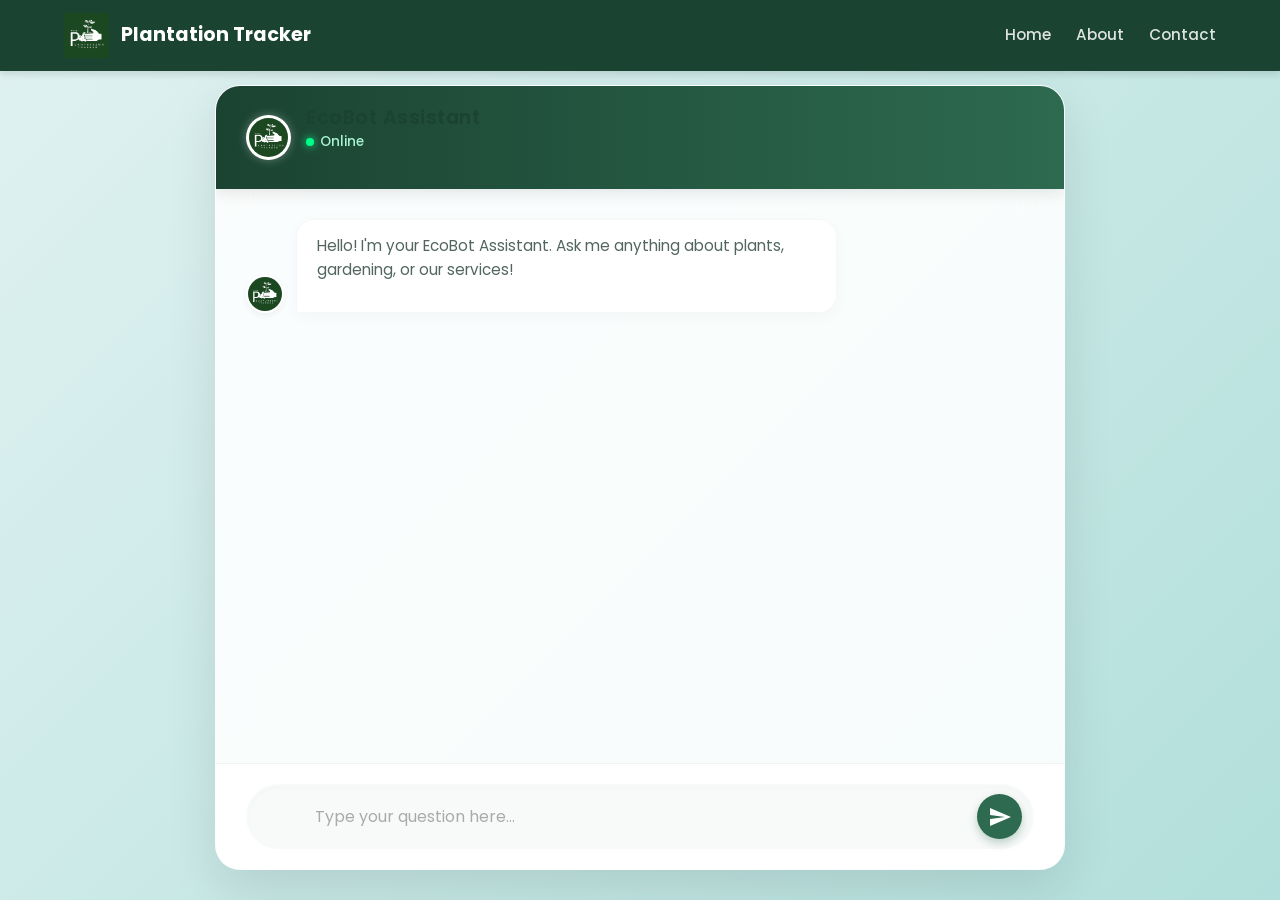
==== chatbot.html @ 95e5f32d "start" ====
<!DOCTYPE html>
<html lang="en">

<head>
    <meta charset="UTF-8">
    <meta name="viewport" content="width=device-width, initial-scale=1.0">
    <title>Plant Assistant | Plantation Tracker</title>
    <link href="https://fonts.googleapis.com/css2?family=Poppins:wght@300;400;500;600&display=swap" rel="stylesheet">
    <link href="https://fonts.googleapis.com/icon?family=Material+Icons" rel="stylesheet">
    <link rel="stylesheet" href="css/style.css">
    <link rel="stylesheet" href="css/chatbot.css">
</head>

<body>
    <nav class="navbar">
        <div class="logo-container">
            <img src="assets/logo.png" alt="Logo" class="logo-img">
            <span>Plantation Tracker</span>
        </div>
        <div class="nav-links">
            <a href="index.html">Home</a>
            <a href="index.html#ABOUT">About</a>
            <a href="contact.html">Contact</a>
        </div>
    </nav>

    <div class="chat-wrapper">
        <header class="chat-header">
            <div class="bot-info">
                <img src="assets/logo.png" alt="Bot Avatar" class="bot-avatar">
                <div>
                    <h2>EcoBot Assistant</h2>
                    <p class="status"><span class="dot"></span> Online</p>
                </div>
            </div>
            <!-- <button class="btn btn-outline btn-sm">Clear Chat</button> -->
        </header>

        <div class="chat-container">
            <div class="chat-box ai-message">
                <img src="assets/logo.png" alt="Bot" class="avatar">
                <div class="message-content">
                    <p>Hello! I'm your EcoBot Assistant. Ask me anything about plants, gardening, or our services!</p>
                </div>
            </div>
            <!-- Messages will be injected here via JS -->
        </div>

        <div class="input-area">
            <div class="input-wrapper">
                <button class="icon-btn" id="image-upload" title="Upload Image (Coming Soon)">
                    <span class="material-icons">add_photo_alternate</span>
                </button>
                <input type="text" id="prompt" placeholder="Type your question here...">
                <button class="send-btn" id="submit">
                    <span class="material-icons">send</span>
                </button>
            </div>
        </div>
    </div>

    <script src="js/main.js"></script>
    <script src="js/chatbot.js"></script>
</body>

</html>
---- css/style.css ----
:root {
    /* Color Palette - Nature Inspired */
    --primary-color: #2d6a4f;
    /* Deep Green */
    --primary-dark: #1b4332;
    /* Darker Green */
    --primary-light: #40916c;
    /* Lighter Green */
    --accent-color: #d8f3dc;
    /* Pale Green Accent */
    --highlight-color: #ffb703;
    /* Warm Yellow/Orange */
    --text-dark: #081c15;
    /* Very Dark Green/Black for text */
    --text-light: #f1fcf5;
    /* Off-white for text on dark backgrounds */
    --bg-light: #f8faf9;
    /* Light background */
    --white: #ffffff;
    --glass-bg: rgba(255, 255, 255, 0.1);
    --glass-border: rgba(255, 255, 255, 0.2);

    /* Typography */
    --font-main: 'Poppins', sans-serif;
    --font-accent: 'Playfair Display', serif;
    /* For headings if desired */

    /* Spacing */
    --spacing-xs: 0.5rem;
    --spacing-sm: 1rem;
    --spacing-md: 2rem;
    --spacing-lg: 4rem;
    --spacing-xl: 8rem;

    /* Shadows */
    --shadow-sm: 0 2px 4px rgba(0, 0, 0, 0.05);
    --shadow-md: 0 4px 6px rgba(0, 0, 0, 0.1);
    --shadow-lg: 0 10px 15px rgba(0, 0, 0, 0.1);
    --shadow-glow: 0 0 20px rgba(45, 106, 79, 0.3);

    /* Transitions */
    --transition-fast: 0.2s ease;
    --transition-medium: 0.3s ease;
}

/* Global Reset & Base Styles */
* {
    margin: 0;
    padding: 0;
    box-sizing: border-box;
    font-family: var(--font-main);
}

body {
    background-color: var(--bg-light);
    color: var(--text-dark);
    line-height: 1.6;
    overflow-x: hidden;
}

a {
    text-decoration: none;
    color: inherit;
    transition: var(--transition-medium);
}

ul {
    list-style: none;
}

button {
    cursor: pointer;
    border: none;
    outline: none;
    transition: var(--transition-medium);
}

/* Typography Utilities */
h1,
h2,
h3,
h4,
h5,
h6 {
    line-height: 1.2;
    margin-bottom: var(--spacing-sm);
    color: var(--primary-dark);
}

p {
    margin-bottom: var(--spacing-sm);
    color: #52665e;
    /* Softer text color */
}

/* Common Components */

/* Buttons */
.btn {
    display: inline-block;
    padding: 12px 32px;
    border-radius: 50px;
    font-weight: 600;
    font-size: 1rem;
    letter-spacing: 0.5px;
    text-align: center;
}

.btn-primary {
    background-color: var(--highlight-color);
    color: var(--text-dark);
}

.btn-primary:hover {
    background-color: #ffca3a;
    /* Lighter yellow */
    transform: translateY(-2px);
    box-shadow: var(--shadow-md);
}

.btn-secondary {
    background-color: transparent;
    border: 2px solid var(--white);
    color: var(--white);
}

.btn-secondary:hover {
    background-color: var(--white);
    color: var(--primary-dark);
    transform: translateY(-2px);
}

.btn-outline {
    border: 2px solid var(--primary-color);
    color: var(--primary-color);
    background: transparent;
}

.btn-outline:hover {
    background-color: var(--primary-color);
    color: var(--white);
}

/* Cards */
.card-glass {
    background: rgba(255, 255, 255, 0.7);
    backdrop-filter: blur(10px);
    -webkit-backdrop-filter: blur(10px);
    border: 1px solid rgba(255, 255, 255, 0.3);
    border-radius: 20px;
    padding: var(--spacing-md);
    box-shadow: var(--shadow-lg);
}

/* Section Wrapper */
.section {
    padding: var(--spacing-lg) 5%;
    width: 100%;
}

/* Flex Utilities */
.flex-center {
    display: flex;
    justify-content: center;
    align-items: center;
}

.flex-between {
    display: flex;
    justify-content: space-between;
    align-items: center;
}

.grid-cols-3 {
    display: grid;
    grid-template-columns: repeat(auto-fit, minmax(300px, 1fr));
    gap: var(--spacing-md);
}

/* --- Global Navbar --- */
.navbar {
    display: flex;
    justify-content: space-between;
    align-items: center;
    padding: 0.8rem 5%;
    background-color: var(--primary-dark);
    color: var(--white);
    position: fixed;
    top: 0;
    width: 100%;
    z-index: 1000;
    box-shadow: var(--shadow-md);
}

.logo-container {
    display: flex;
    align-items: center;
    gap: 12px;
    font-weight: 700;
    font-size: 1.2rem;
}

.logo-img {
    height: 45px;
    width: auto;
    object-fit: contain;
}

.nav-links {
    display: flex;
    gap: 25px;
    align-items: center;
}

.nav-links a {
    font-size: 0.95rem;
    font-weight: 500;
    position: relative;
    opacity: 0.85;
    color: var(--white);
}

.nav-links a:hover,
.nav-links a.active {
    color: var(--highlight-color);
    opacity: 1;
}

.nav-links a::after {
    content: '';
    position: absolute;
    width: 0;
    height: 2px;
    bottom: -4px;
    left: 0;
    background-color: var(--highlight-color);
    transition: var(--transition-medium);
}

.nav-links a:hover::after {
    width: 100%;
}

/* Hamburger Menu Toggle */
.menu-toggle {
    display: none;
    cursor: pointer;
    font-size: 1.8rem;
    /* Slightly larger */
    color: var(--white);
    padding: 5px;
    margin-left: 15px;
    transition: var(--transition-medium);
}

.menu-toggle:hover {
    color: var(--highlight-color);
}

@media (max-width: 768px) {
    .menu-toggle {
        display: flex;
        align-items: center;
        justify-content: center;
    }

    .nav-actions {
        display: flex;
        align-items: center;
        gap: 10px;
    }

    .logo-container span {
        font-size: 1rem;
        /* Compact logo text on mobile */
    }

    .nav-links {
        position: fixed;
        right: -100%;
        top: 70px;
        flex-direction: column;
        background-color: var(--primary-dark);
        width: 100%;
        /* Full width for better experience */
        height: calc(100vh - 70px);
        text-align: center;
        transition: 0.4s cubic-bezier(0.175, 0.885, 0.32, 1.275);
        box-shadow: var(--shadow-lg);
        padding: 40px 0;
        gap: 0;
        visibility: hidden;
    }

    .nav-links.active {
        right: 0;
        visibility: visible;
    }

    .nav-links a {
        display: block;
        padding: 20px 0;
        width: 100%;
        font-size: 1.2rem;
        border-bottom: 1px solid rgba(255, 255, 255, 0.05);
    }
}

.btn-sm {
    padding: 8px 18px;
    font-size: 0.85rem;
}
---- css/chatbot.css ----
/* Chatbot Styles - Premium Update */
body {
    background: linear-gradient(135deg, #e0f2f1 0%, #b2dfdb 100%);
    height: 100vh;
    overflow: hidden;
    display: flex;
    flex-direction: column;
    font-family: 'Poppins', sans-serif;
}

.chat-wrapper {
    flex-grow: 1;
    display: flex;
    flex-direction: column;
    max-width: 850px;
    margin: 85px auto 30px;
    /* Top margin for navbar */
    width: 90%;
    background: rgba(255, 255, 255, 0.8);
    backdrop-filter: blur(20px);
    -webkit-backdrop-filter: blur(20px);
    border: 1px solid rgba(255, 255, 255, 0.5);
    border-radius: 25px;
    box-shadow: 0 20px 50px rgba(0, 0, 0, 0.1);
    overflow: hidden;
    height: calc(100vh - 130px);
    transition: transform 0.3s ease;
}

.chat-header {
    padding: 20px 30px;
    background: linear-gradient(to right, var(--primary-dark), #2d6a4f);
    color: var(--white);
    display: flex;
    justify-content: space-between;
    align-items: center;
    box-shadow: 0 4px 15px rgba(0, 0, 0, 0.1);
    z-index: 10;
}

.bot-info {
    display: flex;
    align-items: center;
    gap: 15px;
}

.bot-avatar {
    height: 45px;
    width: 45px;
    background: var(--white);
    border-radius: 50%;
    padding: 3px;
    box-shadow: 0 0 10px rgba(255, 255, 255, 0.3);
}

.bot-info h2 {
    font-size: 1.2rem;
    font-weight: 600;
    margin-bottom: 2px;
    letter-spacing: 0.5px;
}

.status {
    font-size: 0.85rem;
    color: #a7f3d0;
    display: flex;
    align-items: center;
    gap: 6px;
    font-weight: 500;
}

.dot {
    height: 8px;
    width: 8px;
    background-color: #00ff88;
    border-radius: 50%;
    display: inline-block;
    box-shadow: 0 0 8px #00ff88;
    animation: pulse 2s infinite;
}

@keyframes pulse {
    0% {
        transform: scale(0.95);
        box-shadow: 0 0 0 0 rgba(0, 255, 136, 0.7);
    }

    70% {
        transform: scale(1);
        box-shadow: 0 0 0 6px rgba(0, 255, 136, 0);
    }

    100% {
        transform: scale(0.95);
        box-shadow: 0 0 0 0 rgba(0, 255, 136, 0);
    }
}

.chat-container {
    flex-grow: 1;
    padding: 30px;
    overflow-y: auto;
    background-color: rgba(255, 255, 255, 0.4);
    display: flex;
    flex-direction: column;
    gap: 25px;
    scroll-behavior: smooth;
}

/* Custom Scrollbar */
.chat-container::-webkit-scrollbar {
    width: 6px;
}

.chat-container::-webkit-scrollbar-track {
    background: transparent;
}

.chat-container::-webkit-scrollbar-thumb {
    background-color: rgba(0, 0, 0, 0.1);
    border-radius: 10px;
}

.chat-box {
    display: flex;
    align-items: flex-end;
    gap: 12px;
    max-width: 75%;
    animation: slideUp 0.3s ease-out both;
}

@keyframes slideUp {
    from {
        opacity: 0;
        transform: translateY(20px);
    }

    to {
        opacity: 1;
        transform: translateY(0);
    }
}

.avatar {
    width: 38px;
    height: 38px;
    border-radius: 50%;
    border: 2px solid var(--white);
    background-color: var(--white);
    box-shadow: 0 3px 6px rgba(0, 0, 0, 0.05);
}

.message-content {
    padding: 14px 20px;
    border-radius: 18px;
    font-size: 0.95rem;
    line-height: 1.6;
    position: relative;
    box-shadow: 0 4px 15px rgba(0, 0, 0, 0.03);
}

/* AI Message */
.ai-message {
    align-self: flex-start;
}

.ai-message .message-content {
    background-color: var(--white);
    color: var(--text-dark);
    border-bottom-left-radius: 4px;
    border: 1px solid rgba(0, 0, 0, 0.03);
}

/* User Message */
.user-message {
    align-self: flex-end;
    flex-direction: row-reverse;
}

.user-message .message-content {
    background: linear-gradient(135deg, var(--primary-color), var(--primary-light));
    color: var(--white);
    border-bottom-right-radius: 4px;
    box-shadow: 0 5px 15px rgba(45, 106, 79, 0.2);
}

/* Input Area */
.input-area {
    padding: 20px 30px;
    background: var(--white);
    border-top: 1px solid rgba(0, 0, 0, 0.05);
}

.input-wrapper {
    display: flex;
    align-items: center;
    gap: 12px;
    background-color: #f8faf9;
    padding: 8px 10px 8px 20px;
    border-radius: 50px;
    border: 2px solid transparent;
    transition: all 0.3s ease;
    box-shadow: inset 0 2px 4px rgba(0, 0, 0, 0.02);
}

.input-wrapper:focus-within {
    border-color: var(--primary-light);
    background-color: var(--white);
    box-shadow: 0 5px 20px rgba(45, 106, 79, 0.1);
}

.input-wrapper input {
    flex-grow: 1;
    border: none;
    background: transparent;
    outline: none;
    font-size: 1rem;
    color: var(--text-dark);
}

.input-wrapper input::placeholder {
    color: #aaa;
}

.icon-btn,
.send-btn {
    border: none;
    cursor: pointer;
    display: flex;
    align-items: center;
    justify-content: center;
    border-radius: 50%;
    transition: all 0.2s cubic-bezier(0.175, 0.885, 0.32, 1.275);
}

.icon-btn {
    width: 35px;
    height: 35px;
    color: #888;
    background: transparent;
}

.icon-btn:hover {
    color: var(--primary-color);
    background: rgba(45, 106, 79, 0.1);
    transform: rotate(15deg);
}

.send-btn {
    background-color: var(--primary-color);
    color: var(--white);
    width: 45px;
    height: 45px;
    box-shadow: 0 4px 10px rgba(45, 106, 79, 0.3);
}

.send-btn:hover {
    background-color: var(--primary-dark);
    transform: scale(1.1);
    box-shadow: 0 6px 15px rgba(45, 106, 79, 0.4);
}

.send-btn:active {
    transform: scale(0.95);
}

/* Typing Indicator */
.load {
    height: 25px;
    opacity: 0.7;
}

/* Mobile Responsiveness */
@media (max-width: 600px) {
    .chat-wrapper {
        margin: 60px 0 0;
        width: 100%;
        height: calc(100vh - 60px);
        max-width: 100%;
        border-radius: 0;
        border: none;
    }

    .chat-header {
        padding: 15px 20px;
    }

    .chat-container {
        padding: 20px;
    }

    .chat-box {
        max-width: 85%;
    }
}
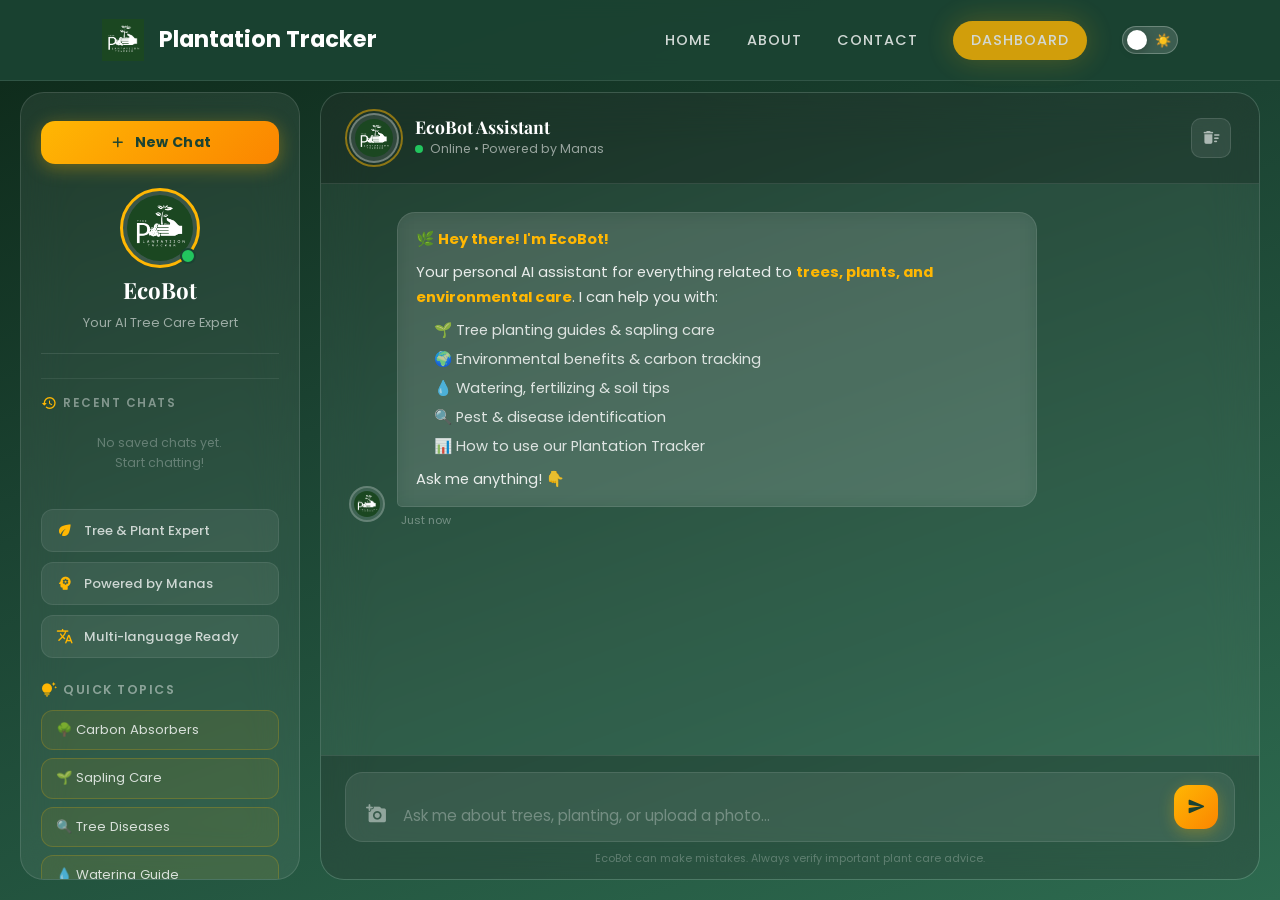
==== commit 4a53478f: "Update tree plantation tracker features and theme" ====
--- a/chatbot.html
+++ b/chatbot.html
@@ -4,14 +4,21 @@
 <head>
     <meta charset="UTF-8">
     <meta name="viewport" content="width=device-width, initial-scale=1.0">
-    <title>Plant Assistant | Plantation Tracker</title>
-    <link href="https://fonts.googleapis.com/css2?family=Poppins:wght@300;400;500;600&display=swap" rel="stylesheet">
-    <link href="https://fonts.googleapis.com/icon?family=Material+Icons" rel="stylesheet">
+    <title>EcoBot AI Assistant | Tree Plantation Tracker</title>
+    <meta name="description" content="Chat with EcoBot - your AI plant & tree care assistant powered by Google Gemini.">
+
+    <!-- Fonts -->
+    <link href="https://fonts.googleapis.com/css2?family=Playfair+Display:wght@600;700&family=Poppins:wght@300;400;500;600&display=swap" rel="stylesheet">
+    <link href="https://fonts.googleapis.com/icon?family=Material+Icons+Round" rel="stylesheet">
+
+    <!-- Styles -->
     <link rel="stylesheet" href="css/style.css">
     <link rel="stylesheet" href="css/chatbot.css">
+    <link rel="stylesheet" href="css/darkmode.css">
 </head>
 
 <body>
+    <!-- Navbar -->
     <nav class="navbar">
         <div class="logo-container">
             <img src="assets/logo.png" alt="Logo" class="logo-img">
@@ -21,44 +28,150 @@
             <a href="index.html">Home</a>
             <a href="index.html#ABOUT">About</a>
             <a href="contact.html">Contact</a>
+            <a href="dashboard.html" class="btn btn-primary btn-sm">Dashboard</a>
+            <button class="theme-toggle" aria-label="Toggle Dark Mode">
+                <span class="toggle-icon icon-sun">☀️</span>
+                <span class="toggle-icon icon-moon">🌙</span>
+            </button>
         </div>
     </nav>
 
-    <div class="chat-wrapper">
-        <header class="chat-header">
-            <div class="bot-info">
-                <img src="assets/logo.png" alt="Bot Avatar" class="bot-avatar">
-                <div>
-                    <h2>EcoBot Assistant</h2>
-                    <p class="status"><span class="dot"></span> Online</p>
+    <!-- Main Chat Area -->
+    <div class="chat-page">
+
+        <!-- Sidebar -->
+        <aside class="chat-sidebar">
+            <!-- New Chat Button -->
+            <button class="new-chat-btn" id="new-chat-btn">
+                <span class="material-icons-round">add</span>
+                New Chat
+            </button>
+
+            <div class="sidebar-header">
+                <div class="bot-avatar-large">
+                    <img src="assets/logo.png" alt="EcoBot">
+                    <span class="online-badge"></span>
+                </div>
+                <h2 class="bot-name">EcoBot</h2>
+                <p class="bot-tagline">Your AI Tree Care Expert</p>
+            </div>
+
+            <!-- Chat History Section -->
+            <div class="sidebar-history">
+                <h4>
+                    <span class="material-icons-round">history</span>
+                    Recent Chats
+                </h4>
+                <div class="history-list" id="history-list">
+                    <p class="no-history">No saved chats yet.<br>Start chatting!</p>
                 </div>
             </div>
-            <!-- <button class="btn btn-outline btn-sm">Clear Chat</button> -->
-        </header>
 
-        <div class="chat-container">
-            <div class="chat-box ai-message">
-                <img src="assets/logo.png" alt="Bot" class="avatar">
-                <div class="message-content">
-                    <p>Hello! I'm your EcoBot Assistant. Ask me anything about plants, gardening, or our services!</p>
+            <div class="sidebar-info">
+                <div class="info-chip">
+                    <span class="material-icons-round">eco</span>
+                    Tree & Plant Expert
+                </div>
+                <div class="info-chip">
+                    <span class="material-icons-round">psychology</span>
+                    Powered by Manas
+                </div>
+                <div class="info-chip">
+                    <span class="material-icons-round">translate</span>
+                    Multi-language Ready
                 </div>
             </div>
-            <!-- Messages will be injected here via JS -->
-        </div>
 
-        <div class="input-area">
-            <div class="input-wrapper">
-                <button class="icon-btn" id="image-upload" title="Upload Image (Coming Soon)">
-                    <span class="material-icons">add_photo_alternate</span>
+            <div class="sidebar-tips">
+                <h4><span class="material-icons-round">tips_and_updates</span> Quick Topics</h4>
+                <div class="quick-chips">
+                    <button class="quick-chip" data-prompt="What are the best trees to plant for carbon absorption?">🌳 Carbon Absorbers</button>
+                    <button class="quick-chip" data-prompt="How do I care for a newly planted sapling?">🌱 Sapling Care</button>
+                    <button class="quick-chip" data-prompt="What are the signs of a diseased tree?">🔍 Tree Diseases</button>
+                    <button class="quick-chip" data-prompt="How much water does a tree need per week?">💧 Watering Guide</button>
+                    <button class="quick-chip" data-prompt="Tell me the environmental benefits of planting trees">🌍 Eco Benefits</button>
+                    <button class="quick-chip" data-prompt="Which trees grow fastest in tropical climates?">⚡ Fast Growers</button>
+                </div>
+            </div>
+        </aside>
+
+        <!-- Chat Window -->
+        <div class="chat-wrapper">
+            <!-- Chat Header -->
+            <header class="chat-header">
+                <div class="bot-info">
+                    <div class="header-avatar">
+                        <img src="assets/logo.png" alt="EcoBot Avatar" class="bot-avatar">
+                        <span class="pulse-ring"></span>
+                    </div>
+                    <div class="bot-header-text">
+                        <h2>EcoBot Assistant</h2>
+                        <p class="status"><span class="dot"></span> Online &bull; Powered by Manas</p>
+                    </div>
+                </div>
+                <div class="header-actions">
+                    <button class="header-action-btn" id="clear-chat" title="Clear conversation">
+                        <span class="material-icons-round">delete_sweep</span>
+                    </button>
+                </div>
+            </header>
+
+            <!-- Messages -->
+            <div class="chat-container">
+                <!-- Welcome Message -->
+                <div class="chat-box ai-message welcome-msg visible">
+                    <div class="bot-avatar-wrap">
+                        <img src="assets/logo.png" alt="EcoBot" class="avatar">
+                    </div>
+                    <div class="message-content">
+                        <div class="msg-text">
+                            <p>🌿 <strong>Hey there! I'm EcoBot!</strong></p>
+                            <p>Your personal AI assistant for everything related to <strong>trees, plants, and environmental care</strong>. I can help you with:</p>
+                            <ul>
+                                <li>🌱 Tree planting guides & sapling care</li>
+                                <li>🌍 Environmental benefits & carbon tracking</li>
+                                <li>💧 Watering, fertilizing & soil tips</li>
+                                <li>🔍 Pest & disease identification</li>
+                                <li>📊 How to use our Plantation Tracker</li>
+                            </ul>
+                            <p>Ask me anything! 👇</p>
+                        </div>
+                        <span class="msg-time">Just now</span>
+                    </div>
+                </div>
+            </div>
+
+            <!-- Image Preview Area -->
+            <div id="image-preview-container" class="image-preview-container" style="display:none;">
+                <img id="image-preview" src="" alt="Preview">
+                <button id="remove-image" class="remove-image-btn" title="Remove photo">
+                    <span class="material-icons-round">close</span>
                 </button>
-                <input type="text" id="prompt" placeholder="Type your question here...">
-                <button class="send-btn" id="submit">
-                    <span class="material-icons">send</span>
-                </button>
+            </div>
+
+            <!-- Typing / Input Area -->
+            <div class="input-area">
+                <div class="input-wrapper">
+                    <!-- Image Upload Button -->
+                    <label for="image-upload" class="upload-btn" title="Upload plant photo">
+                        <span class="material-icons-round">add_a_photo</span>
+                    </label>
+                    <input type="file" id="image-upload" accept="image/*" style="display:none;">
+
+                    <textarea id="prompt" placeholder="Ask me about trees, planting, or upload a photo..." rows="1"></textarea>
+                    <span class="char-counter" id="char-count"></span>
+                    <button class="send-btn" id="submit" title="Send message">
+                        <span class="material-icons-round send-icon">send</span>
+                        <span class="material-icons-round loading-icon">hourglass_top</span>
+                    </button>
+                </div>
+                <p class="input-footer">EcoBot can make mistakes. Always verify important plant care advice.</p>
             </div>
         </div>
     </div>
 
+    <script src="js/config.js"></script>
+    <script src="js/theme.js"></script>
     <script src="js/main.js"></script>
     <script src="js/chatbot.js"></script>
 </body>
--- a/css/style.css
+++ b/css/style.css
@@ -1,58 +1,61 @@
 :root {
-    /* Color Palette - Nature Inspired */
-    --primary-color: #2d6a4f;
-    /* Deep Green */
-    --primary-dark: #1b4332;
-    /* Darker Green */
-    --primary-light: #40916c;
-    /* Lighter Green */
-    --accent-color: #d8f3dc;
-    /* Pale Green Accent */
-    --highlight-color: #ffb703;
-    /* Warm Yellow/Orange */
+    /* Color Palette - Forest Premium (Green & Yellow) */
+    --primary-deep: #1b4332;
+    /* Deep Emerald */
+    --primary: #2d6a4f;
+    /* Rich Green */
+    --primary-light: #52b788;
+    /* Sage Green */
+    --accent: #ffb703;
+    /* Goldenrod Yellow */
+    --accent-dark: #fb8500;
+    /* Amber/Orange Accent */
+    --highlight: #ffee32;
+    /* Vibrant Yellow */
     --text-dark: #081c15;
-    /* Very Dark Green/Black for text */
-    --text-light: #f1fcf5;
-    /* Off-white for text on dark backgrounds */
-    --bg-light: #f8faf9;
-    /* Light background */
+    /* Near Black */
+    --text-muted: #52665e;
+    /* Soft Sage */
+    --bg-main: #f8faf9;
+    /* Off-white Cream */
     --white: #ffffff;
-    --glass-bg: rgba(255, 255, 255, 0.1);
-    --glass-border: rgba(255, 255, 255, 0.2);
+    --glass-bg: rgba(255, 255, 255, 0.7);
+    --glass-border: rgba(255, 255, 255, 0.3);
 
     /* Typography */
-    --font-main: 'Poppins', sans-serif;
-    --font-accent: 'Playfair Display', serif;
-    /* For headings if desired */
+    --font-heading: 'Playfair Display', serif;
+    --font-body: 'Poppins', sans-serif;
 
     /* Spacing */
-    --spacing-xs: 0.5rem;
-    --spacing-sm: 1rem;
-    --spacing-md: 2rem;
-    --spacing-lg: 4rem;
-    --spacing-xl: 8rem;
-
-    /* Shadows */
-    --shadow-sm: 0 2px 4px rgba(0, 0, 0, 0.05);
-    --shadow-md: 0 4px 6px rgba(0, 0, 0, 0.1);
-    --shadow-lg: 0 10px 15px rgba(0, 0, 0, 0.1);
-    --shadow-glow: 0 0 20px rgba(45, 106, 79, 0.3);
+    --space-xs: 0.5rem;
+    --space-sm: 1rem;
+    --space-md: 2rem;
+    --space-lg: 4rem;
+    --space-xl: 8rem;
+
+    /* Shadows & Effects */
+    --shadow-soft: 0 4px 20px rgba(0, 0, 0, 0.05);
+    --shadow-bold: 0 10px 40px rgba(0, 0, 0, 0.1);
+    --shadow-accent: 0 0 30px rgba(255, 183, 3, 0.3);
+    --radius-sm: 10px;
+    --radius-md: 20px;
+    --radius-lg: 35px;
+    --radius-full: 100px;
 
     /* Transitions */
-    --transition-fast: 0.2s ease;
-    --transition-medium: 0.3s ease;
-}
-
-/* Global Reset & Base Styles */
+    --tween-fast: 0.2s cubic-bezier(0.19, 1, 0.22, 1);
+    --tween-med: 0.4s cubic-bezier(0.19, 1, 0.22, 1);
+}
+
 * {
     margin: 0;
     padding: 0;
     box-sizing: border-box;
-    font-family: var(--font-main);
+    font-family: var(--font-body);
 }
 
 body {
-    background-color: var(--bg-light);
+    background-color: var(--bg-main);
     color: var(--text-dark);
     line-height: 1.6;
     overflow-x: hidden;
@@ -61,7 +64,7 @@
 a {
     text-decoration: none;
     color: inherit;
-    transition: var(--transition-medium);
+    transition: var(--tween-med);
 }
 
 ul {
@@ -72,7 +75,7 @@
     cursor: pointer;
     border: none;
     outline: none;
-    transition: var(--transition-medium);
+    transition: var(--tween-med);
 }
 
 /* Typography Utilities */
@@ -82,40 +85,62 @@
 h4,
 h5,
 h6 {
-    line-height: 1.2;
-    margin-bottom: var(--spacing-sm);
-    color: var(--primary-dark);
+    font-family: var(--font-heading);
+    line-height: 1.1;
+    margin-bottom: var(--space-sm);
+    color: var(--primary-deep);
 }
 
 p {
-    margin-bottom: var(--spacing-sm);
-    color: #52665e;
-    /* Softer text color */
+    margin-bottom: var(--space-sm);
+    color: var(--text-muted);
 }
 
 /* Common Components */
 
+/* Buttons */
 /* Buttons */
 .btn {
     display: inline-block;
-    padding: 12px 32px;
-    border-radius: 50px;
+    padding: 14px 36px;
+    border-radius: var(--radius-full);
     font-weight: 600;
     font-size: 1rem;
     letter-spacing: 0.5px;
     text-align: center;
+    position: relative;
+    overflow: hidden;
+    z-index: 1;
 }
 
 .btn-primary {
-    background-color: var(--highlight-color);
-    color: var(--text-dark);
+    background-color: var(--accent);
+    color: var(--primary-deep);
+    box-shadow: var(--shadow-accent);
+}
+
+.btn-primary::before {
+    content: '';
+    position: absolute;
+    top: 50%;
+    left: 50%;
+    width: 0;
+    height: 0;
+    background: rgba(255, 255, 255, 0.2);
+    border-radius: 50%;
+    transform: translate(-50%, -50%);
+    transition: width 0.6s, height 0.6s;
+    z-index: -1;
+}
+
+.btn-primary:hover::before {
+    width: 300%;
+    height: 300%;
 }
 
 .btn-primary:hover {
-    background-color: #ffca3a;
-    /* Lighter yellow */
-    transform: translateY(-2px);
-    box-shadow: var(--shadow-md);
+    transform: translateY(-3px);
+    box-shadow: 0 10px 20px rgba(255, 183, 3, 0.4);
 }
 
 .btn-secondary {
@@ -126,39 +151,47 @@
 
 .btn-secondary:hover {
     background-color: var(--white);
-    color: var(--primary-dark);
-    transform: translateY(-2px);
+    color: var(--primary-deep);
+    transform: translateY(-3px);
 }
 
 .btn-outline {
-    border: 2px solid var(--primary-color);
-    color: var(--primary-color);
+    border: 2px solid var(--primary);
+    color: var(--primary);
     background: transparent;
 }
 
 .btn-outline:hover {
-    background-color: var(--primary-color);
-    color: var(--white);
+    background-color: var(--primary);
+    color: var(--white);
+    transform: translateY(-3px);
 }
 
 /* Cards */
 .card-glass {
-    background: rgba(255, 255, 255, 0.7);
-    backdrop-filter: blur(10px);
-    -webkit-backdrop-filter: blur(10px);
-    border: 1px solid rgba(255, 255, 255, 0.3);
-    border-radius: 20px;
-    padding: var(--spacing-md);
-    box-shadow: var(--shadow-lg);
+    background: var(--glass-bg);
+    backdrop-filter: blur(12px);
+    -webkit-backdrop-filter: blur(12px);
+    border: 1px solid var(--glass-border);
+    border-radius: var(--radius-md);
+    padding: var(--space-md);
+    box-shadow: var(--shadow-soft);
+    transition: var(--tween-med);
+}
+
+.card-glass:hover {
+    background: rgba(255, 255, 255, 0.85);
+    transform: translateY(-5px);
+    box-shadow: var(--shadow-bold);
 }
 
 /* Section Wrapper */
 .section {
-    padding: var(--spacing-lg) 5%;
+    padding: var(--space-lg) 8%;
     width: 100%;
 }
 
-/* Flex Utilities */
+/* Flex & Grid Utilities */
 .flex-center {
     display: flex;
     justify-content: center;
@@ -174,55 +207,68 @@
 .grid-cols-3 {
     display: grid;
     grid-template-columns: repeat(auto-fit, minmax(300px, 1fr));
-    gap: var(--spacing-md);
+    gap: var(--space-md);
 }
 
 /* --- Global Navbar --- */
+/* Navigation */
 .navbar {
     display: flex;
     justify-content: space-between;
     align-items: center;
-    padding: 0.8rem 5%;
-    background-color: var(--primary-dark);
+    padding: 1.2rem 8%;
+    background: rgba(27, 67, 50, 0.95);
+    backdrop-filter: blur(10px);
     color: var(--white);
     position: fixed;
     top: 0;
     width: 100%;
     z-index: 1000;
-    box-shadow: var(--shadow-md);
+    border-bottom: 1px solid rgba(255, 255, 255, 0.1);
+    transition: var(--tween-med);
+}
+
+.navbar.scrolled {
+    padding: 0.8rem 8%;
+    background: var(--primary-deep);
+    box-shadow: var(--shadow-bold);
 }
 
 .logo-container {
     display: flex;
     align-items: center;
-    gap: 12px;
+    gap: 15px;
     font-weight: 700;
-    font-size: 1.2rem;
+    font-size: 1.4rem;
+    font-family: var(--font-heading);
 }
 
 .logo-img {
-    height: 45px;
+    height: 42px;
     width: auto;
     object-fit: contain;
+    /* Removed filter - display logo as-is */
 }
 
 .nav-links {
     display: flex;
-    gap: 25px;
+    gap: 35px;
     align-items: center;
 }
 
 .nav-links a {
-    font-size: 0.95rem;
+    font-size: 0.9rem;
     font-weight: 500;
+    text-transform: uppercase;
+    letter-spacing: 1px;
     position: relative;
-    opacity: 0.85;
+    opacity: 0.8;
     color: var(--white);
 }
 
 .nav-links a:hover,
 .nav-links a.active {
-    color: var(--highlight-color);
+    color: var(--accent);
     opacity: 1;
 }
 
@@ -231,10 +277,10 @@
     position: absolute;
     width: 0;
     height: 2px;
-    bottom: -4px;
+    bottom: -6px;
     left: 0;
-    background-color: var(--highlight-color);
-    transition: var(--transition-medium);
+    background-color: var(--accent);
+    transition: var(--tween-med);
 }
 
 .nav-links a:hover::after {
@@ -271,24 +317,24 @@
     }
 
     .logo-container span {
-        font-size: 1rem;
-        /* Compact logo text on mobile */
+        display: none;
+        /* Hide text on small screens */
     }
 
     .nav-links {
         position: fixed;
         right: -100%;
-        top: 70px;
+        top: 0;
         flex-direction: column;
-        background-color: var(--primary-dark);
-        width: 100%;
-        /* Full width for better experience */
-        height: calc(100vh - 70px);
-        text-align: center;
-        transition: 0.4s cubic-bezier(0.175, 0.885, 0.32, 1.275);
-        box-shadow: var(--shadow-lg);
-        padding: 40px 0;
-        gap: 0;
+        background: var(--primary-deep);
+        width: 80%;
+        max-width: 300px;
+        height: 100vh;
+        text-align: left;
+        transition: 0.5s cubic-bezier(0.19, 1, 0.22, 1);
+        box-shadow: var(--shadow-bold);
+        padding: 100px 40px;
+        gap: 10px;
         visibility: hidden;
     }
 
@@ -299,9 +345,9 @@
 
     .nav-links a {
         display: block;
-        padding: 20px 0;
+        padding: 15px 0;
         width: 100%;
-        font-size: 1.2rem;
+        font-size: 1.1rem;
         border-bottom: 1px solid rgba(255, 255, 255, 0.05);
     }
 }
@@ -309,4 +355,17 @@
 .btn-sm {
     padding: 8px 18px;
     font-size: 0.85rem;
+}
+
+/* ── NAV ACTIONS alignment ──────────────────────────────────── */
+.nav-actions {
+    display: flex;
+    align-items: center;
+    gap: 12px;
+}
+
+/* ── THEME TOGGLE sizing ─────────────────────────────────────── */
+.theme-toggle {
+    flex-shrink: 0;
+    align-self: center;
 }
--- a/css/chatbot.css
+++ b/css/chatbot.css
@@ -1,115 +1,482 @@
-/* Chatbot Styles - Premium Update */
+/* =====================================================
+   EcoBot Premium Chatbot Styles
+   ===================================================== */
+
+/* --- Page Layout --- */
 body {
-    background: linear-gradient(135deg, #e0f2f1 0%, #b2dfdb 100%);
+    font-family: var(--font-body);
+    background: linear-gradient(160deg, #0d2818 0%, #1b4332 40%, #2d6a4f 100%);
+    min-height: 100vh;
     height: 100vh;
     overflow: hidden;
     display: flex;
     flex-direction: column;
-    font-family: 'Poppins', sans-serif;
-}
-
+}
+
+.chat-page {
+    display: grid;
+    grid-template-columns: 280px 1fr;
+    gap: 0;
+    height: calc(100vh - 72px);
+    margin-top: 72px;
+    padding: 20px;
+    gap: 20px;
+    max-width: 1400px;
+    margin-left: auto;
+    margin-right: auto;
+    width: 100%;
+}
+
+/* =====================================================
+   Sidebar
+   ===================================================== */
+.chat-sidebar {
+    background: rgba(255, 255, 255, 0.07);
+    backdrop-filter: blur(24px);
+    -webkit-backdrop-filter: blur(24px);
+    border: 1px solid rgba(255, 255, 255, 0.12);
+    border-radius: 24px;
+    padding: 28px 20px;
+    display: flex;
+    flex-direction: column;
+    gap: 24px;
+    overflow-y: auto;
+    overflow-x: hidden;
+    scrollbar-width: none;
+}
+
+.chat-sidebar::-webkit-scrollbar {
+    display: none;
+}
+
+/* Bot Avatar (Large) */
+.sidebar-header {
+    display: flex;
+    flex-direction: column;
+    align-items: center;
+    text-align: center;
+    gap: 10px;
+    padding-bottom: 20px;
+    border-bottom: 1px solid rgba(255, 255, 255, 0.1);
+}
+
+.bot-avatar-large {
+    position: relative;
+    width: 80px;
+    height: 80px;
+}
+
+.bot-avatar-large img {
+    width: 80px;
+    height: 80px;
+    border-radius: 50%;
+    border: 3px solid var(--accent);
+    padding: 4px;
+    background: rgba(255, 255, 255, 0.1);
+    object-fit: contain;
+}
+
+.online-badge {
+    position: absolute;
+    bottom: 4px;
+    right: 4px;
+    width: 16px;
+    height: 16px;
+    background: #22c55e;
+    border-radius: 50%;
+    border: 2px solid #1b4332;
+    display: block;
+    animation: pulse-green 2s infinite;
+}
+
+@keyframes pulse-green {
+    0%, 100% { box-shadow: 0 0 0 0 rgba(34, 197, 94, 0.5); }
+    50% { box-shadow: 0 0 0 6px rgba(34, 197, 94, 0); }
+}
+
+.bot-name {
+    font-family: var(--font-heading);
+    font-size: 1.4rem;
+    color: var(--white);
+    margin-bottom: 0;
+}
+
+.bot-tagline {
+    font-size: 0.8rem;
+    color: rgba(255, 255, 255, 0.55);
+    margin-bottom: 0;
+}
+
+/* New Chat Button */
+.new-chat-btn {
+    display: flex;
+    align-items: center;
+    justify-content: center;
+    gap: 8px;
+    width: 100%;
+    padding: 11px 16px;
+    border-radius: 14px;
+    background: linear-gradient(135deg, var(--accent) 0%, #fb8500 100%);
+    color: var(--primary-deep);
+    font-size: 0.88rem;
+    font-weight: 700;
+    font-family: var(--font-body);
+    border: none;
+    cursor: pointer;
+    transition: all 0.25s ease;
+    box-shadow: 0 4px 18px rgba(255, 183, 3, 0.35);
+    letter-spacing: 0.3px;
+    flex-shrink: 0;
+}
+
+.new-chat-btn:hover {
+    transform: translateY(-2px);
+    box-shadow: 0 7px 24px rgba(255, 183, 3, 0.5);
+    filter: brightness(1.05);
+}
+
+.new-chat-btn .material-icons-round {
+    font-size: 1.1rem;
+}
+
+/* Chat History Section */
+.sidebar-history {
+    border-top: 1px solid rgba(255, 255, 255, 0.08);
+    padding-top: 16px;
+}
+
+.sidebar-history h4 {
+    font-size: 0.74rem;
+    text-transform: uppercase;
+    letter-spacing: 1.5px;
+    color: rgba(255, 255, 255, 0.42);
+    margin-bottom: 10px;
+    display: flex;
+    align-items: center;
+    gap: 6px;
+    font-family: var(--font-body);
+    font-weight: 600;
+}
+
+.sidebar-history h4 .material-icons-round {
+    font-size: 1rem;
+    color: var(--accent);
+}
+
+.history-list {
+    display: flex;
+    flex-direction: column;
+    gap: 5px;
+    max-height: 220px;
+    overflow-y: auto;
+    overflow-x: hidden;
+    padding-right: 2px;
+    scrollbar-width: thin;
+    scrollbar-color: rgba(255,255,255,0.12) transparent;
+}
+
+.history-list::-webkit-scrollbar       { width: 4px; }
+.history-list::-webkit-scrollbar-track { background: transparent; }
+.history-list::-webkit-scrollbar-thumb { background: rgba(255,255,255,0.14); border-radius: 10px; }
+
+.history-item {
+    display: flex;
+    align-items: center;
+    gap: 4px;
+    border-radius: 11px;
+    border: 1px solid transparent;
+    transition: all 0.22s ease;
+    cursor: pointer;
+    overflow: hidden;
+}
+
+.history-item:hover {
+    background: rgba(255, 255, 255, 0.07);
+    border-color: rgba(255, 255, 255, 0.1);
+}
+
+.history-item.active {
+    background: rgba(255, 183, 3, 0.1);
+    border-color: rgba(255, 183, 3, 0.25);
+}
+
+.history-item-inner {
+    display: flex;
+    align-items: center;
+    gap: 9px;
+    flex: 1;
+    padding: 8px 10px;
+    min-width: 0;
+}
+
+.history-icon {
+    font-size: 1rem !important;
+    color: rgba(255, 255, 255, 0.35);
+    flex-shrink: 0;
+}
+
+.history-item.active .history-icon { color: var(--accent); }
+
+.history-text {
+    display: flex;
+    flex-direction: column;
+    min-width: 0;
+}
+
+.history-title {
+    font-size: 0.8rem;
+    color: rgba(255, 255, 255, 0.8);
+    white-space: nowrap;
+    overflow: hidden;
+    text-overflow: ellipsis;
+    font-weight: 500;
+}
+
+.history-item.active .history-title { color: var(--accent); }
+
+.history-date {
+    font-size: 0.68rem;
+    color: rgba(255, 255, 255, 0.32);
+    margin-top: 2px;
+}
+
+.history-del-btn {
+    flex-shrink: 0;
+    background: transparent;
+    border: none;
+    padding: 5px;
+    cursor: pointer;
+    color: rgba(255, 255, 255, 0.2);
+    border-radius: 7px;
+    display: flex;
+    align-items: center;
+    transition: all 0.2s;
+    opacity: 0;
+    margin-right: 4px;
+}
+
+.history-item:hover .history-del-btn { opacity: 1; }
+
+.history-del-btn:hover {
+    background: rgba(255, 80, 80, 0.18);
+    color: #ff6b6b;
+}
+
+.history-del-btn .material-icons-round { font-size: 0.95rem !important; }
+
+.no-history {
+    font-size: 0.78rem;
+    color: rgba(255, 255, 255, 0.28);
+    text-align: center;
+    padding: 12px 8px;
+    line-height: 1.6;
+    margin: 0;
+}
+
+/* Info Chips */
+
+.sidebar-info {
+    display: flex;
+    flex-direction: column;
+    gap: 10px;
+}
+
+.info-chip {
+    display: flex;
+    align-items: center;
+    gap: 10px;
+    background: rgba(255, 255, 255, 0.07);
+    padding: 10px 14px;
+    border-radius: 12px;
+    border: 1px solid rgba(255, 255, 255, 0.08);
+    font-size: 0.82rem;
+    color: rgba(255, 255, 255, 0.75);
+    font-weight: 500;
+}
+
+.info-chip .material-icons-round {
+    font-size: 1.1rem;
+    color: var(--accent);
+}
+
+/* Quick Topics */
+.sidebar-tips h4 {
+    font-size: 0.78rem;
+    text-transform: uppercase;
+    letter-spacing: 1.5px;
+    color: rgba(255, 255, 255, 0.45);
+    margin-bottom: 12px;
+    display: flex;
+    align-items: center;
+    gap: 6px;
+    font-family: var(--font-body);
+    font-weight: 600;
+}
+
+.sidebar-tips h4 .material-icons-round {
+    font-size: 1rem;
+    color: var(--accent);
+}
+
+.quick-chips {
+    display: flex;
+    flex-direction: column;
+    gap: 8px;
+}
+
+.quick-chip {
+    background: rgba(255, 183, 3, 0.08);
+    border: 1px solid rgba(255, 183, 3, 0.2);
+    color: rgba(255, 255, 255, 0.8);
+    padding: 10px 14px;
+    border-radius: 12px;
+    font-size: 0.82rem;
+    cursor: pointer;
+    text-align: left;
+    transition: all 0.25s ease;
+    font-family: var(--font-body);
+    line-height: 1.4;
+}
+
+.quick-chip:hover {
+    background: rgba(255, 183, 3, 0.18);
+    border-color: var(--accent);
+    color: var(--white);
+    transform: translateX(4px);
+}
+
+/* =====================================================
+   Main Chat Wrapper
+   ===================================================== */
 .chat-wrapper {
-    flex-grow: 1;
     display: flex;
     flex-direction: column;
-    max-width: 850px;
-    margin: 85px auto 30px;
-    /* Top margin for navbar */
-    width: 90%;
-    background: rgba(255, 255, 255, 0.8);
-    backdrop-filter: blur(20px);
-    -webkit-backdrop-filter: blur(20px);
-    border: 1px solid rgba(255, 255, 255, 0.5);
-    border-radius: 25px;
-    box-shadow: 0 20px 50px rgba(0, 0, 0, 0.1);
+    background: rgba(255, 255, 255, 0.06);
+    backdrop-filter: blur(24px);
+    -webkit-backdrop-filter: blur(24px);
+    border: 1px solid rgba(255, 255, 255, 0.12);
+    border-radius: 24px;
     overflow: hidden;
-    height: calc(100vh - 130px);
-    transition: transform 0.3s ease;
-}
-
+    min-height: 0;
+}
+
+/* --- Chat Header --- */
 .chat-header {
-    padding: 20px 30px;
-    background: linear-gradient(to right, var(--primary-dark), #2d6a4f);
+    padding: 20px 28px;
+    background: rgba(0, 0, 0, 0.2);
+    border-bottom: 1px solid rgba(255, 255, 255, 0.1);
+    display: flex;
+    justify-content: space-between;
+    align-items: center;
+    flex-shrink: 0;
+}
+
+.bot-info {
+    display: flex;
+    align-items: center;
+    gap: 16px;
+}
+
+.header-avatar {
+    position: relative;
+    width: 50px;
+    height: 50px;
+}
+
+.bot-avatar {
+    width: 50px;
+    height: 50px;
+    border-radius: 50%;
+    border: 2px solid rgba(255, 255, 255, 0.3);
+    background: rgba(255, 255, 255, 0.1);
+    padding: 4px;
+    object-fit: contain;
+}
+
+.pulse-ring {
+    position: absolute;
+    inset: -4px;
+    border-radius: 50%;
+    border: 2px solid var(--accent);
+    opacity: 0.5;
+    animation: ring-pulse 2.5s ease infinite;
+}
+
+@keyframes ring-pulse {
+    0% { transform: scale(0.95); opacity: 0.5; }
+    60% { transform: scale(1); opacity: 0.2; }
+    100% { transform: scale(0.95); opacity: 0.5; }
+}
+
+.bot-header-text h2 {
+    font-size: 1.1rem;
     color: var(--white);
-    display: flex;
-    justify-content: space-between;
-    align-items: center;
-    box-shadow: 0 4px 15px rgba(0, 0, 0, 0.1);
-    z-index: 10;
-}
-
-.bot-info {
-    display: flex;
-    align-items: center;
-    gap: 15px;
-}
-
-.bot-avatar {
-    height: 45px;
-    width: 45px;
-    background: var(--white);
+    margin-bottom: 3px;
+    font-family: var(--font-heading);
+}
+
+.status {
+    font-size: 0.78rem;
+    color: rgba(255, 255, 255, 0.55);
+    display: flex;
+    align-items: center;
+    gap: 7px;
+    margin-bottom: 0;
+}
+
+.dot {
+    width: 8px;
+    height: 8px;
+    background: #22c55e;
     border-radius: 50%;
-    padding: 3px;
-    box-shadow: 0 0 10px rgba(255, 255, 255, 0.3);
-}
-
-.bot-info h2 {
+    animation: pulse-green 2s infinite;
+    flex-shrink: 0;
+}
+
+.header-actions {
+    display: flex;
+    gap: 8px;
+}
+
+.header-action-btn {
+    background: rgba(255, 255, 255, 0.08);
+    border: 1px solid rgba(255, 255, 255, 0.12);
+    color: rgba(255, 255, 255, 0.6);
+    border-radius: 10px;
+    width: 40px;
+    height: 40px;
+    display: flex;
+    align-items: center;
+    justify-content: center;
+    cursor: pointer;
+    transition: all 0.2s ease;
+}
+
+.header-action-btn:hover {
+    background: rgba(255, 100, 100, 0.15);
+    border-color: rgba(255, 100, 100, 0.4);
+    color: #ff6b6b;
+}
+
+.header-action-btn .material-icons-round {
     font-size: 1.2rem;
-    font-weight: 600;
-    margin-bottom: 2px;
-    letter-spacing: 0.5px;
-}
-
-.status {
-    font-size: 0.85rem;
-    color: #a7f3d0;
-    display: flex;
-    align-items: center;
-    gap: 6px;
-    font-weight: 500;
-}
-
-.dot {
-    height: 8px;
-    width: 8px;
-    background-color: #00ff88;
-    border-radius: 50%;
-    display: inline-block;
-    box-shadow: 0 0 8px #00ff88;
-    animation: pulse 2s infinite;
-}
-
-@keyframes pulse {
-    0% {
-        transform: scale(0.95);
-        box-shadow: 0 0 0 0 rgba(0, 255, 136, 0.7);
-    }
-
-    70% {
-        transform: scale(1);
-        box-shadow: 0 0 0 6px rgba(0, 255, 136, 0);
-    }
-
-    100% {
-        transform: scale(0.95);
-        box-shadow: 0 0 0 0 rgba(0, 255, 136, 0);
-    }
-}
-
+}
+
+/* --- Chat Container --- */
 .chat-container {
     flex-grow: 1;
-    padding: 30px;
+    padding: 28px;
     overflow-y: auto;
-    background-color: rgba(255, 255, 255, 0.4);
     display: flex;
     flex-direction: column;
-    gap: 25px;
+    gap: 20px;
     scroll-behavior: smooth;
+    min-height: 0;
 }
 
 /* Custom Scrollbar */
 .chat-container::-webkit-scrollbar {
-    width: 6px;
+    width: 5px;
 }
 
 .chat-container::-webkit-scrollbar-track {
@@ -117,46 +484,63 @@
 }
 
 .chat-container::-webkit-scrollbar-thumb {
-    background-color: rgba(0, 0, 0, 0.1);
+    background: rgba(255, 255, 255, 0.15);
     border-radius: 10px;
 }
 
+/* =====================================================
+   Message Bubbles
+   ===================================================== */
 .chat-box {
     display: flex;
     align-items: flex-end;
     gap: 12px;
-    max-width: 75%;
-    animation: slideUp 0.3s ease-out both;
-}
-
-@keyframes slideUp {
-    from {
-        opacity: 0;
-        transform: translateY(20px);
-    }
-
-    to {
-        opacity: 1;
-        transform: translateY(0);
-    }
+    max-width: 78%;
+    opacity: 0;
+    transform: translateY(16px);
+    transition: opacity 0.35s ease, transform 0.35s ease;
+}
+
+.chat-box.visible {
+    opacity: 1;
+    transform: translateY(0);
+}
+
+/* Bot Avatar in chat */
+.bot-avatar-wrap {
+    flex-shrink: 0;
 }
 
 .avatar {
-    width: 38px;
-    height: 38px;
+    width: 36px;
+    height: 36px;
     border-radius: 50%;
-    border: 2px solid var(--white);
-    background-color: var(--white);
-    box-shadow: 0 3px 6px rgba(0, 0, 0, 0.05);
-}
-
+    border: 2px solid rgba(255, 255, 255, 0.2);
+    background: rgba(255, 255, 255, 0.1);
+    padding: 3px;
+    object-fit: contain;
+    flex-shrink: 0;
+}
+
+/* Message Content */
 .message-content {
-    padding: 14px 20px;
+    display: flex;
+    flex-direction: column;
+    gap: 5px;
+}
+
+.msg-text {
+    padding: 14px 18px;
     border-radius: 18px;
-    font-size: 0.95rem;
-    line-height: 1.6;
-    position: relative;
-    box-shadow: 0 4px 15px rgba(0, 0, 0, 0.03);
+    font-size: 0.92rem;
+    line-height: 1.7;
+}
+
+.msg-time {
+    font-size: 0.7rem;
+    color: rgba(255, 255, 255, 0.35);
+    padding: 0 4px;
+    align-self: flex-start;
 }
 
 /* AI Message */
@@ -164,11 +548,51 @@
     align-self: flex-start;
 }
 
-.ai-message .message-content {
-    background-color: var(--white);
-    color: var(--text-dark);
-    border-bottom-left-radius: 4px;
-    border: 1px solid rgba(0, 0, 0, 0.03);
+.ai-message .msg-text {
+    background: rgba(255, 255, 255, 0.1);
+    border: 1px solid rgba(255, 255, 255, 0.1);
+    color: rgba(255, 255, 255, 0.9);
+    border-bottom-left-radius: 5px;
+    backdrop-filter: blur(10px);
+}
+
+.ai-message .msg-text p {
+    color: rgba(255, 255, 255, 0.88);
+    margin-bottom: 8px;
+}
+
+.ai-message .msg-text p:last-child {
+    margin-bottom: 0;
+}
+
+.ai-message .msg-text strong {
+    color: var(--accent);
+}
+
+.ai-message .msg-text code {
+    background: rgba(0, 0, 0, 0.3);
+    padding: 2px 6px;
+    border-radius: 5px;
+    font-size: 0.85rem;
+    color: #a7f3d0;
+}
+
+.ai-message .msg-text ul {
+    padding-left: 18px;
+    margin: 8px 0;
+}
+
+.ai-message .msg-text li {
+    margin-bottom: 4px;
+    color: rgba(255, 255, 255, 0.82);
+}
+
+.ai-message .msg-text h3, .ai-message .msg-text h4 {
+    color: var(--accent);
+    font-size: 0.95rem;
+    margin: 10px 0 5px;
+    font-family: var(--font-body);
+    font-weight: 600;
 }
 
 /* User Message */
@@ -177,119 +601,332 @@
     flex-direction: row-reverse;
 }
 
+.user-message .msg-text {
+    background: linear-gradient(135deg, var(--accent) 0%, #fb8500 100%);
+    color: var(--primary-deep);
+    border-bottom-right-radius: 5px;
+    font-weight: 500;
+}
+
+.user-message .msg-text p {
+    color: var(--primary-deep);
+    margin-bottom: 0;
+}
+
+.user-msg-image img {
+    max-width: 220px;
+    border-radius: 12px;
+    margin-bottom: 8px;
+    border: 2px solid rgba(255, 255, 255, 0.3);
+    box-shadow: 0 4px 12px rgba(0, 0, 0, 0.15);
+}
+
+.user-message .msg-time {
+    align-self: flex-end;
+}
+
 .user-message .message-content {
-    background: linear-gradient(135deg, var(--primary-color), var(--primary-light));
-    color: var(--white);
-    border-bottom-right-radius: 4px;
-    box-shadow: 0 5px 15px rgba(45, 106, 79, 0.2);
-}
-
-/* Input Area */
+    align-items: flex-end;
+}
+
+.user-icon {
+    width: 36px;
+    height: 36px;
+    border-radius: 50%;
+    background: linear-gradient(135deg, var(--accent), #fb8500);
+    display: flex;
+    align-items: center;
+    justify-content: center;
+    flex-shrink: 0;
+}
+
+.user-icon .material-icons-round {
+    font-size: 1.1rem;
+    color: var(--primary-deep);
+}
+
+/* =====================================================
+   Typing Indicator
+   ===================================================== */
+.typing-bubble {
+    display: flex;
+    align-items: center;
+    gap: 5px;
+    padding: 14px 18px;
+    min-width: 70px;
+}
+
+.typing-dot {
+    width: 8px;
+    height: 8px;
+    background: rgba(255, 255, 255, 0.5);
+    border-radius: 50%;
+    animation: bounce 1.2s ease-in-out infinite;
+    flex-shrink: 0;
+}
+
+.typing-dot:nth-child(2) { animation-delay: 0.2s; }
+.typing-dot:nth-child(3) { animation-delay: 0.4s; }
+
+@keyframes bounce {
+    0%, 60%, 100% { transform: translateY(0); opacity: 0.4; }
+    30% { transform: translateY(-8px); opacity: 1; }
+}
+
+/* =====================================================
+   Input Area
+   ===================================================== */
 .input-area {
-    padding: 20px 30px;
-    background: var(--white);
-    border-top: 1px solid rgba(0, 0, 0, 0.05);
+    padding: 16px 24px 12px;
+    background: rgba(0, 0, 0, 0.2);
+    border-top: 1px solid rgba(255, 255, 255, 0.1);
+    flex-shrink: 0;
 }
 
 .input-wrapper {
     display: flex;
-    align-items: center;
+    align-items: flex-end;
     gap: 12px;
-    background-color: #f8faf9;
-    padding: 8px 10px 8px 20px;
-    border-radius: 50px;
-    border: 2px solid transparent;
+    background: rgba(255, 255, 255, 0.08);
+    padding: 12px 16px;
+    border-radius: 18px;
+    border: 1.5px solid rgba(255, 255, 255, 0.1);
     transition: all 0.3s ease;
-    box-shadow: inset 0 2px 4px rgba(0, 0, 0, 0.02);
 }
 
 .input-wrapper:focus-within {
-    border-color: var(--primary-light);
-    background-color: var(--white);
-    box-shadow: 0 5px 20px rgba(45, 106, 79, 0.1);
-}
-
-.input-wrapper input {
+    border-color: rgba(255, 183, 3, 0.5);
+    background: rgba(255, 255, 255, 0.1);
+    box-shadow: 0 0 0 3px rgba(255, 183, 3, 0.08);
+}
+
+.upload-btn {
+    color: rgba(255, 255, 255, 0.45);
+    display: flex;
+    align-items: center;
+    justify-content: center;
+    cursor: pointer;
+    flex-shrink: 0;
+    transition: all 0.3s ease;
+    padding: 4px;
+    border-radius: 50%;
+}
+
+.upload-btn:hover {
+    color: var(--accent);
+    background: rgba(255, 183, 3, 0.1);
+}
+
+.upload-btn .material-icons-round {
+    font-size: 1.3rem;
+}
+
+/* Image Preview in Input Area */
+.image-preview-container {
+    position: relative;
+    display: inline-block;
+    margin: 0 24px 10px 24px;
+    padding-top: 10px;
+    width: fit-content;
+}
+
+#image-preview {
+    max-height: 120px;
+    border-radius: 12px;
+    border: 2px solid rgba(255, 183, 3, 0.4);
+    object-fit: cover;
+    box-shadow: 0 4px 15px rgba(0, 0, 0, 0.2);
+}
+
+.remove-image-btn {
+    position: absolute;
+    top: 2px;
+    right: -10px;
+    background: #ff4c4c;
+    color: white;
+    border: none;
+    border-radius: 50%;
+    width: 26px;
+    height: 26px;
+    display: flex;
+    align-items: center;
+    justify-content: center;
+    cursor: pointer;
+    box-shadow: 0 2px 8px rgba(255, 76, 76, 0.5);
+    transition: all 0.2s;
+}
+
+.remove-image-btn:hover {
+    background: #ff1c1c;
+    transform: scale(1.1);
+}
+
+.remove-image-btn .material-icons-round {
+    font-size: 16px;
+}
+
+.input-wrapper:focus-within .input-icon {
+    color: var(--accent);
+}
+
+#prompt {
     flex-grow: 1;
     border: none;
     background: transparent;
     outline: none;
-    font-size: 1rem;
-    color: var(--text-dark);
-}
-
-.input-wrapper input::placeholder {
-    color: #aaa;
-}
-
-.icon-btn,
+    font-size: 0.95rem;
+    color: rgba(255, 255, 255, 0.9);
+    resize: none;
+    min-height: 24px;
+    max-height: 120px;
+    overflow-y: auto;
+    font-family: var(--font-body);
+    line-height: 1.5;
+    scrollbar-width: none;
+}
+
+#prompt::-webkit-scrollbar { display: none; }
+
+#prompt::placeholder {
+    color: rgba(255, 255, 255, 0.3);
+}
+
+.char-counter {
+    font-size: 0.72rem;
+    color: rgba(255, 255, 255, 0.3);
+    align-self: flex-end;
+    padding-bottom: 2px;
+    flex-shrink: 0;
+    opacity: 0;
+    transition: opacity 0.2s;
+    min-width: 40px;
+    text-align: right;
+}
+
+/* Send Button */
 .send-btn {
+    background: linear-gradient(135deg, var(--accent), #fb8500);
     border: none;
     cursor: pointer;
+    width: 44px;
+    height: 44px;
+    border-radius: 14px;
     display: flex;
     align-items: center;
     justify-content: center;
-    border-radius: 50%;
-    transition: all 0.2s cubic-bezier(0.175, 0.885, 0.32, 1.275);
-}
-
-.icon-btn {
-    width: 35px;
-    height: 35px;
-    color: #888;
-    background: transparent;
-}
-
-.icon-btn:hover {
-    color: var(--primary-color);
-    background: rgba(45, 106, 79, 0.1);
-    transform: rotate(15deg);
-}
-
-.send-btn {
-    background-color: var(--primary-color);
-    color: var(--white);
-    width: 45px;
-    height: 45px;
-    box-shadow: 0 4px 10px rgba(45, 106, 79, 0.3);
-}
-
-.send-btn:hover {
-    background-color: var(--primary-dark);
-    transform: scale(1.1);
-    box-shadow: 0 6px 15px rgba(45, 106, 79, 0.4);
-}
-
-.send-btn:active {
-    transform: scale(0.95);
-}
-
-/* Typing Indicator */
-.load {
-    height: 25px;
+    flex-shrink: 0;
+    transition: all 0.25s cubic-bezier(0.175, 0.885, 0.32, 1.275);
+    box-shadow: 0 4px 15px rgba(255, 183, 3, 0.3);
+    position: relative;
+    overflow: hidden;
+}
+
+.send-btn .send-icon {
+    color: var(--primary-deep);
+    font-size: 1.2rem;
+    position: absolute;
+    transition: all 0.3s ease;
+}
+
+.send-btn .loading-icon {
+    color: var(--primary-deep);
+    font-size: 1.2rem;
+    position: absolute;
+    opacity: 0;
+    transition: all 0.3s ease;
+    animation: spin 1s linear infinite;
+}
+
+.send-btn.loading .send-icon {
+    opacity: 0;
+    transform: scale(0.5);
+}
+
+.send-btn.loading .loading-icon {
+    opacity: 1;
+}
+
+@keyframes spin {
+    from { transform: rotate(0deg); }
+    to { transform: rotate(360deg); }
+}
+
+.send-btn:hover:not(:disabled) {
+    transform: scale(1.08);
+    box-shadow: 0 6px 20px rgba(255, 183, 3, 0.45);
+}
+
+.send-btn:active:not(:disabled) {
+    transform: scale(0.94);
+}
+
+.send-btn:disabled {
     opacity: 0.7;
-}
-
-/* Mobile Responsiveness */
+    cursor: not-allowed;
+}
+
+/* Input Footer */
+.input-footer {
+    font-size: 0.68rem;
+    color: rgba(255, 255, 255, 0.25);
+    text-align: center;
+    margin: 8px 0 0;
+    padding: 0;
+}
+
+/* =====================================================
+   Responsive
+   ===================================================== */
+@media (max-width: 900px) {
+    .chat-page {
+        grid-template-columns: 1fr;
+        padding: 10px;
+        gap: 10px;
+    }
+
+    .chat-sidebar {
+        display: none;
+    }
+
+    body {
+        overflow: auto;
+    }
+
+    .chat-wrapper {
+        border-radius: 18px;
+        height: calc(100vh - 92px);
+    }
+}
+
 @media (max-width: 600px) {
+    .chat-page {
+        margin-top: 62px;
+        padding: 8px;
+    }
+
     .chat-wrapper {
-        margin: 60px 0 0;
-        width: 100%;
-        height: calc(100vh - 60px);
-        max-width: 100%;
-        border-radius: 0;
-        border: none;
+        border-radius: 14px;
+        height: calc(100vh - 80px);
     }
 
     .chat-header {
-        padding: 15px 20px;
+        padding: 14px 18px;
     }
 
     .chat-container {
-        padding: 20px;
+        padding: 18px;
+        gap: 15px;
     }
 
     .chat-box {
-        max-width: 85%;
+        max-width: 90%;
+    }
+
+    .input-area {
+        padding: 12px 14px 10px;
+    }
+
+    .bot-header-text h2 {
+        font-size: 1rem;
     }
 }
--- a/css/darkmode.css
+++ b/css/darkmode.css
@@ -0,0 +1,771 @@
+/* ================================================================
+   🌿 FOREST DARK MODE — Premium "body.dark" Scoped Theme
+   Applied only when <body class="dark"> is set via JS toggle
+   ================================================================ */
+
+/* ── THEME TOGGLE BUTTON (always visible, both modes) ───────── */
+.theme-toggle {
+    position: relative;
+    width: 56px;
+    height: 28px;
+    border-radius: 100px;
+    cursor: pointer;
+    border: none;
+    outline: none;
+    flex-shrink: 0;
+    background: rgba(255, 255, 255, 0.15);
+    border: 1.5px solid rgba(255, 255, 255, 0.25);
+    transition: background 0.4s, border-color 0.4s, box-shadow 0.4s;
+    display: flex;
+    align-items: center;
+    padding: 0 4px;
+}
+
+.theme-toggle::before {
+    content: '';
+    width: 20px;
+    height: 20px;
+    border-radius: 50%;
+    background: #fff;
+    transition: transform 0.4s cubic-bezier(0.34, 1.56, 0.64, 1), background 0.4s;
+    display: block;
+    transform: translateX(0);
+    box-shadow: 0 2px 8px rgba(0,0,0,0.25);
+}
+
+.theme-toggle .toggle-icon {
+    position: absolute;
+    font-size: 13px;
+    transition: opacity 0.3s;
+    pointer-events: none;
+    line-height: 1;
+}
+
+.theme-toggle .icon-sun  { right: 6px; opacity: 1;  }
+.theme-toggle .icon-moon { left:  6px; opacity: 0; }
+
+/* DARK STATE */
+body.dark .theme-toggle {
+    background: rgba(0, 255, 136, 0.15);
+    border-color: rgba(0, 255, 136, 0.3);
+    box-shadow: 0 0 18px rgba(0, 255, 136, 0.2);
+}
+
+body.dark .theme-toggle::before {
+    transform: translateX(28px);
+    background: #00ff88;
+}
+
+body.dark .theme-toggle .icon-sun  { opacity: 0; }
+body.dark .theme-toggle .icon-moon { opacity: 1; }
+
+/* ── DARK MODE ROOT VARIABLES ───────────────────────────────── */
+body.dark {
+    --primary-deep:  #001a0a;
+    --primary:       #003318;
+    --primary-light: #00ff88;
+    --accent:        #ffb703;
+    --accent-dark:   #fb8500;
+    --text-dark:     #e8f5ee;
+    --text-muted:    #7dab8d;
+    --bg-main:       #050e07;
+    --white:         #e8f5ee;
+    --glass-bg:      rgba(0, 255, 136, 0.04);
+    --glass-border:  rgba(0, 255, 136, 0.12);
+    --shadow-soft:   0 4px 24px rgba(0, 0, 0, 0.5);
+    --shadow-bold:   0 12px 50px rgba(0, 0, 0, 0.7);
+    --shadow-accent: 0 0 30px rgba(0, 255, 136, 0.25);
+
+    /* Dark extras */
+    --dm-bg:         #050e07;
+    --dm-surface:    #0a1a0d;
+    --dm-surface-2:  #0f2414;
+    --dm-green-1:    #00ff88;
+    --dm-green-2:    #34d378;
+    --dm-green-3:    #1db954;
+    --dm-gold:       #ffb703;
+    --dm-text:       #e8f5ee;
+    --dm-text-muted: #7dab8d;
+    --dm-text-dim:   #3d6b4e;
+    --dm-border:     rgba(0, 255, 136, 0.11);
+    --dm-border-glow:rgba(0, 255, 136, 0.32);
+}
+
+/* ── GLOBAL BODY ─────────────────────────────────────────────── */
+body.dark {
+    background: var(--dm-bg) !important;
+    color: var(--dm-text) !important;
+}
+
+/* Animated mesh background */
+body.dark::before {
+    content: '';
+    position: fixed;
+    inset: 0;
+    background:
+        radial-gradient(ellipse 70% 50% at 15% 10%, rgba(0,255,136,0.055) 0%, transparent 65%),
+        radial-gradient(ellipse 55% 45% at 85% 85%, rgba(29,185,84,0.06)  0%, transparent 65%),
+        radial-gradient(ellipse 40% 60% at 50% 50%, rgba(255,183,3,0.025) 0%, transparent 70%);
+    pointer-events: none;
+    z-index: 0;
+}
+
+/* ── TYPOGRAPHY ──────────────────────────────────────────────── */
+body.dark h1, body.dark h2, body.dark h3,
+body.dark h4, body.dark h5, body.dark h6 {
+    color: var(--dm-text) !important;
+}
+
+body.dark p {
+    color: var(--dm-text-muted) !important;
+}
+
+/* ── NAVBAR ──────────────────────────────────────────────────── */
+body.dark .navbar {
+    background: rgba(5, 14, 7, 0.88) !important;
+    backdrop-filter: blur(28px) saturate(180%) !important;
+    -webkit-backdrop-filter: blur(28px) saturate(180%) !important;
+    border-bottom: 1px solid var(--dm-border) !important;
+    box-shadow: 0 1px 0 var(--dm-border), 0 4px 30px rgba(0,255,136,0.08) !important;
+}
+
+body.dark .navbar.scrolled {
+    background: rgba(5, 14, 7, 0.97) !important;
+}
+
+body.dark .logo-container span {
+    background: linear-gradient(130deg, #00ff88 0%, #34d378 60%, #ffb703 100%);
+    -webkit-background-clip: text;
+    -webkit-text-fill-color: transparent;
+    background-clip: text;
+}
+
+body.dark .nav-links a {
+    color: var(--dm-text-muted) !important;
+}
+
+body.dark .nav-links a:hover,
+body.dark .nav-links a.active {
+    color: var(--dm-green-1) !important;
+    text-shadow: 0 0 18px rgba(0, 255, 136, 0.5) !important;
+    opacity: 1 !important;
+}
+
+body.dark .nav-links a::after {
+    background: linear-gradient(90deg, #00ff88, #1db954) !important;
+}
+
+body.dark .nav-links {
+    background: rgba(5, 14, 7, 0.97) !important;
+}
+
+/* ── HERO SECTION ────────────────────────────────────────────── */
+body.dark .hero {
+    background:
+        radial-gradient(ellipse 60% 80% at 0% 0%,   rgba(0,25,10,0.9)   0%, transparent 65%),
+        radial-gradient(ellipse 50% 60% at 100% 100%, rgba(0,18,8,0.8)   0%, transparent 65%),
+        linear-gradient(160deg, #010801 0%, #040d06 45%, #070f08 100%) !important;
+}
+
+body.dark .hero::before {
+    background: radial-gradient(circle, rgba(0,255,136,0.09) 0%, transparent 65%) !important;
+}
+
+body.dark .hero::after {
+    content: '';
+    position: absolute;
+    inset: 0;
+    background-image:
+        linear-gradient(rgba(0,255,136,0.025) 1px, transparent 1px),
+        linear-gradient(90deg, rgba(0,255,136,0.025) 1px, transparent 1px);
+    background-size: 64px 64px;
+    z-index: 0;
+    mask-image: radial-gradient(ellipse 70% 70% at 50% 50%, black 30%, transparent 100%);
+    pointer-events: none;
+}
+
+body.dark .hero h1 {
+    color: var(--dm-text) !important;
+    text-shadow: 0 0 70px rgba(0,255,136,0.12) !important;
+}
+
+body.dark .highlight {
+    color: transparent !important;
+    background: linear-gradient(130deg, #00ff88 0%, #34d378 55%, #ffb703 100%) !important;
+    -webkit-background-clip: text !important;
+    -webkit-text-fill-color: transparent !important;
+    background-clip: text !important;
+    filter: drop-shadow(0 0 22px rgba(0,255,136,0.45));
+}
+
+body.dark .hero p,
+body.dark .hero-content > p {
+    color: rgba(232,245,238,0.68) !important;
+}
+
+body.dark .floating-plant {
+    filter: drop-shadow(0 0 45px rgba(0,255,136,0.22)) drop-shadow(0 30px 60px rgba(0,0,0,0.7)) !important;
+    animation: floatUp 6s ease-in-out infinite;
+}
+
+@keyframes floatUp {
+    0%,100% { transform: translateY(0px);  }
+    50%      { transform: translateY(-10px); }
+}
+
+/* ── BUTTONS ─────────────────────────────────────────────────── */
+body.dark .btn-primary {
+    background: linear-gradient(135deg, #1db954 0%, #34d378 100%) !important;
+    color: #fff !important;
+    border: none !important;
+    box-shadow: 0 4px 24px rgba(29,185,84,0.42), inset 0 1px 0 rgba(255,255,255,0.15) !important;
+}
+
+body.dark .btn-primary:hover {
+    transform: translateY(-3px) !important;
+    box-shadow: 0 10px 32px rgba(29,185,84,0.6), 0 0 50px rgba(0,255,136,0.2) !important;
+    filter: brightness(1.1) !important;
+}
+
+body.dark .btn-secondary {
+    background: transparent !important;
+    border: 1.5px solid rgba(232,245,238,0.28) !important;
+    color: var(--dm-text) !important;
+    backdrop-filter: blur(8px) !important;
+}
+
+body.dark .btn-secondary:hover {
+    background: rgba(232,245,238,0.07) !important;
+    border-color: #00ff88 !important;
+    color: #00ff88 !important;
+    box-shadow: 0 0 25px rgba(0,255,136,0.18) !important;
+    transform: translateY(-3px) !important;
+}
+
+body.dark .btn-outline {
+    border: 1.5px solid #1db954 !important;
+    color: #34d378 !important;
+    background: transparent !important;
+}
+
+body.dark .btn-outline:hover {
+    background: linear-gradient(135deg, #1db954, #34d378) !important;
+    color: #fff !important;
+    border-color: transparent !important;
+    box-shadow: 0 6px 22px rgba(29,185,84,0.45) !important;
+    transform: translateY(-3px) !important;
+}
+
+/* ── FEATURES SECTION ─────────────────────────────────────────── */
+body.dark .features-section {
+    background: var(--dm-bg) !important;
+}
+
+body.dark .feature-card {
+    background: var(--dm-surface) !important;
+    border: 1px solid var(--dm-border) !important;
+    box-shadow: 0 8px 40px rgba(0,0,0,0.55), 0 0 0 1px var(--dm-border) !important;
+    position: relative;
+    overflow: hidden;
+}
+
+body.dark .feature-card::after {
+    content: '';
+    position: absolute;
+    inset: 0;
+    background: linear-gradient(135deg, rgba(0,255,136,0.035) 0%, transparent 60%);
+    opacity: 0;
+    transition: opacity 0.4s;
+    pointer-events: none;
+}
+
+body.dark .feature-card:hover::after { opacity: 1; }
+
+body.dark .feature-card:hover {
+    border-color: var(--dm-border-glow) !important;
+    transform: translateY(-10px) !important;
+    box-shadow: 0 20px 60px rgba(0,0,0,0.6), 0 0 35px rgba(0,255,136,0.1) !important;
+}
+
+body.dark .feature-card h4 { color: var(--dm-text) !important; }
+body.dark .feature-card p  { color: var(--dm-text-muted) !important; }
+
+body.dark .icon-box {
+    background: rgba(0,255,136,0.07) !important;
+    border: 1px solid rgba(0,255,136,0.14) !important;
+}
+
+body.dark .feature-card:hover .icon-box {
+    background: linear-gradient(135deg, #1db954, #34d378) !important;
+    border-color: transparent !important;
+    box-shadow: 0 0 22px rgba(29,185,84,0.45) !important;
+}
+
+body.dark .feature-card:hover .icon-box img {
+    filter: brightness(0) invert(1) !important;
+}
+
+/* ── ABOUT SECTION ─────────────────────────────────────────────── */
+body.dark .about-section {
+    background: linear-gradient(145deg, #030a05 0%, #060f07 55%, #050e07 100%) !important;
+    position: relative;
+}
+
+body.dark .about-section::before {
+    content: '';
+    position: absolute;
+    inset: 0;
+    background:
+        radial-gradient(ellipse 50% 70% at 100% 50%, rgba(0,255,136,0.04) 0%, transparent 60%),
+        linear-gradient(rgba(0,255,136,0.018) 1px, transparent 1px),
+        linear-gradient(90deg, rgba(0,255,136,0.018) 1px, transparent 1px);
+    background-size: auto, 80px 80px, 80px 80px;
+    pointer-events: none;
+}
+
+body.dark .about-text h2 { color: var(--dm-text) !important; }
+body.dark .about-text p  { color: rgba(125,171,141,0.9) !important; }
+
+body.dark .highlight-text {
+    color: transparent !important;
+    background: linear-gradient(130deg, #00ff88, #34d378);
+    -webkit-background-clip: text !important;
+    -webkit-text-fill-color: transparent !important;
+    background-clip: text !important;
+}
+
+body.dark .about-image img {
+    filter: drop-shadow(0 0 45px rgba(0,255,136,0.16)) drop-shadow(0 20px 40px rgba(0,0,0,0.55)) !important;
+}
+
+/* ── SHOP SECTION ──────────────────────────────────────────────── */
+body.dark .shop-section {
+    background: var(--dm-bg) !important;
+}
+
+body.dark .section-title { color: var(--dm-text) !important; }
+
+body.dark .section-title::after {
+    background: linear-gradient(90deg, #00ff88, #1db954) !important;
+    box-shadow: 0 0 22px rgba(0,255,136,0.35) !important;
+}
+
+body.dark .product-card {
+    background: var(--dm-surface) !important;
+    border: 1px solid var(--dm-border) !important;
+    box-shadow: 0 8px 40px rgba(0,0,0,0.55) !important;
+}
+
+body.dark .product-card:hover {
+    border-color: var(--dm-border-glow) !important;
+    transform: translateY(-10px) !important;
+    box-shadow: 0 20px 60px rgba(0,0,0,0.6), 0 0 30px rgba(0,255,136,0.1) !important;
+}
+
+body.dark .product-info h4   { color: var(--dm-text) !important; }
+body.dark .product-info .desc { color: var(--dm-text-muted) !important; }
+
+body.dark .price {
+    color: #00ff88 !important;
+    text-shadow: 0 0 22px rgba(0,255,136,0.35) !important;
+}
+
+body.dark .price-action { border-top: 1px solid var(--dm-border) !important; }
+
+/* ── CTA / SECTION ─────────────────────────────────────────────── */
+body.dark .section,
+body.dark .section[style*="background"] {
+    background: var(--dm-bg) !important;
+}
+
+/* ── GLASS CARD ────────────────────────────────────────────────── */
+body.dark .card-glass {
+    background: rgba(10,26,13,0.82) !important;
+    backdrop-filter: blur(24px) !important;
+    -webkit-backdrop-filter: blur(24px) !important;
+    border: 1px solid var(--dm-border) !important;
+    box-shadow: 0 12px 50px rgba(0,0,0,0.6), 0 0 60px rgba(0,255,136,0.05) !important;
+}
+
+body.dark .card-glass:hover {
+    background: rgba(15,36,20,0.9) !important;
+    border-color: var(--dm-border-glow) !important;
+    transform: translateY(-5px) !important;
+}
+
+/* ── FOOTER ─────────────────────────────────────────────────────── */
+body.dark footer {
+    background: linear-gradient(180deg, #030805 0%, #020603 100%) !important;
+    border-top: 1px solid var(--dm-border) !important;
+}
+
+body.dark .footer-brand h3 {
+    background: linear-gradient(130deg, #00ff88, #34d378);
+    -webkit-background-clip: text;
+    -webkit-text-fill-color: transparent;
+    background-clip: text;
+    color: transparent !important;
+}
+
+body.dark .footer-brand p         { color: var(--dm-text-muted) !important; }
+body.dark .footer-links-col h5,
+body.dark .footer-contact h5 {
+    color: #00ff88 !important;
+    text-shadow: 0 0 22px rgba(0,255,136,0.3);
+}
+
+body.dark .footer-links-col a { color: var(--dm-text-dim) !important; }
+body.dark .footer-links-col a:hover { color: #00ff88 !important; text-shadow: 0 0 16px rgba(0,255,136,0.4); }
+body.dark .footer-contact p   { color: var(--dm-text-dim) !important; }
+body.dark .footer-bottom      { border-top: 1px solid var(--dm-border) !important; color: var(--dm-text-dim) !important; }
+
+body.dark .social-icons img {
+    filter: brightness(0) invert(0.65) sepia(1) hue-rotate(90deg) saturate(2) !important;
+}
+
+body.dark .social-icons img:hover {
+    filter: brightness(0) invert(0.9) sepia(1) hue-rotate(90deg) saturate(3) drop-shadow(0 0 8px rgba(0,255,136,0.6)) !important;
+}
+
+/* ── AUTH / FORM PAGES ─────────────────────────────────────────── */
+body.dark .auth-wrapper {
+    background: radial-gradient(ellipse 70% 50% at 25% 15%, rgba(0,40,15,0.7) 0%, #030805 60%) !important;
+}
+
+body.dark .auth-card {
+    background: rgba(8,18,10,0.88) !important;
+    border: 1px solid var(--dm-border) !important;
+    box-shadow: 0 20px 70px rgba(0,0,0,0.65), 0 0 60px rgba(0,255,136,0.06) !important;
+    backdrop-filter: blur(28px) !important;
+}
+
+body.dark .auth-card:hover {
+    background: rgba(12,25,15,0.93) !important;
+    border-color: var(--dm-border-glow) !important;
+    transform: translateY(-4px) !important;
+    box-shadow: 0 28px 80px rgba(0,0,0,0.7), 0 0 50px rgba(0,255,136,0.1) !important;
+}
+
+body.dark .auth-header h2 {
+    background: linear-gradient(130deg, #00ff88, #34d378);
+    -webkit-background-clip: text;
+    -webkit-text-fill-color: transparent;
+    background-clip: text;
+    color: transparent !important;
+}
+
+body.dark .auth-header p       { color: var(--dm-text-muted) !important; }
+body.dark .form-group label    { color: var(--dm-text-muted) !important; }
+
+body.dark .form-group input,
+body.dark .form-group textarea,
+body.dark .form-group select {
+    background: rgba(0,255,136,0.04) !important;
+    border: 1px solid var(--dm-border) !important;
+    color: var(--dm-text) !important;
+}
+
+body.dark .form-group input:focus,
+body.dark .form-group textarea:focus {
+    border-color: #34d378 !important;
+    background: rgba(0,255,136,0.07) !important;
+    box-shadow: 0 0 0 3px rgba(0,255,136,0.12), 0 0 20px rgba(0,255,136,0.12) !important;
+}
+
+body.dark .form-group input::placeholder,
+body.dark .form-group textarea::placeholder { color: var(--dm-text-dim) !important; }
+
+body.dark .auth-footer { color: var(--dm-text-muted) !important; }
+body.dark .auth-footer a {
+    color: #00ff88 !important;
+    text-shadow: 0 0 16px rgba(0,255,136,0.3);
+}
+
+/* ── DASHBOARD ─────────────────────────────────────────────────── */
+body.dark .dashboard-container { background: var(--dm-bg) !important; }
+
+body.dark .sidebar {
+    background: var(--dm-surface) !important;
+    border-right: 1px solid var(--dm-border) !important;
+}
+
+body.dark .sidebar h3,
+body.dark .logo-area h3 { color: var(--dm-text) !important; }
+
+body.dark .nav-item {
+    color: var(--dm-text-muted) !important;
+}
+
+body.dark .nav-item:hover,
+body.dark .nav-item.active {
+    background: rgba(0,255,136,0.09) !important;
+    color: #00ff88 !important;
+    border-left-color: #00ff88 !important;
+}
+
+body.dark .main-content {
+    background: var(--dm-bg) !important;
+}
+
+body.dark .top-bar {
+    background: var(--dm-surface) !important;
+    border-bottom: 1px solid var(--dm-border) !important;
+}
+
+body.dark .top-bar h1, body.dark .welcome-text h1,
+body.dark .top-bar p,  body.dark .welcome-text p {
+    color: var(--dm-text) !important;
+}
+
+body.dark .glass-panel, body.dark .kpi-card {
+    background: var(--dm-surface) !important;
+    border: 1px solid var(--dm-border) !important;
+    box-shadow: 0 8px 40px rgba(0,0,0,0.55) !important;
+}
+
+body.dark .kpi-card h3 { color: var(--dm-text) !important; }
+body.dark .kpi-card p  { color: var(--dm-text-muted) !important; }
+
+body.dark .chart-card {
+    background: var(--dm-surface) !important;
+    border: 1px solid var(--dm-border) !important;
+}
+
+body.dark .chart-card h3 { color: var(--dm-text) !important; }
+
+body.dark .custom-select {
+    background: var(--dm-surface) !important;
+    border: 1px solid var(--dm-border) !important;
+    color: var(--dm-text) !important;
+}
+
+body.dark .icon-btn {
+    background: rgba(0,255,136,0.07) !important;
+    color: #00ff88 !important;
+    border-color: var(--dm-border) !important;
+}
+
+/* ── SERVICES / CONTACT PAGES ──────────────────────────────────── */
+body.dark .page-header {
+    background: linear-gradient(160deg, #010801 0%, #040d06 100%) !important;
+}
+
+body.dark .page-header h1 { color: var(--dm-text) !important; }
+body.dark .page-header p  { color: var(--dm-text-muted) !important; }
+
+body.dark .services-container,
+body.dark .contact-container { background: var(--dm-bg) !important; }
+
+body.dark .service-box,
+body.dark .contact-card {
+    background: var(--dm-surface) !important;
+    border: 1px solid var(--dm-border) !important;
+}
+
+body.dark .service-box h3,
+body.dark .contact-card h3,
+body.dark .contact-card h4 { color: var(--dm-text) !important; }
+
+body.dark .section-heading,
+body.dark .service-box:hover { color: #00ff88 !important; border-color: var(--dm-border-glow) !important; }
+
+body.dark .icon-circle {
+    background: rgba(0,255,136,0.1) !important;
+    border: 1px solid var(--dm-border) !important;
+    color: #00ff88 !important;
+}
+
+body.dark .social-links a {
+    background: rgba(0,255,136,0.08) !important;
+    border: 1px solid var(--dm-border) !important;
+    color: #00ff88 !important;
+}
+
+/* ── USER PAGE ─────────────────────────────────────────────────── */
+body.dark .user-container { background: var(--dm-bg) !important; }
+
+body.dark .user-header {
+    background: linear-gradient(135deg, var(--dm-surface), #0f2414) !important;
+    border-bottom: 1px solid var(--dm-border) !important;
+}
+
+body.dark .stat-card {
+    background: var(--dm-surface) !important;
+    border: 1px solid var(--dm-border) !important;
+}
+
+body.dark .stat-card h3 { color: var(--dm-text) !important; }
+body.dark .stat-card p  { color: var(--dm-text-muted) !important; }
+
+body.dark .recent-activity h2 { color: var(--dm-text) !important; }
+
+body.dark .activity-item {
+    background: var(--dm-surface) !important;
+    border: 1px solid var(--dm-border) !important;
+    color: var(--dm-text-muted) !important;
+}
+
+body.dark .activity-item .date { color: #00ff88 !important; }
+
+/* ── PURCHASE PAGE ─────────────────────────────────────────────── */
+body.dark .purchase-wrapper { background: var(--dm-bg) !important; }
+
+body.dark .purchase-card {
+    background: rgba(8,18,10,0.88) !important;
+    border: 1px solid var(--dm-border) !important;
+}
+
+body.dark .form-header h2 {
+    background: linear-gradient(130deg, #00ff88, #34d378);
+    -webkit-background-clip: text;
+    -webkit-text-fill-color: transparent;
+    background-clip: text;
+    color: transparent !important;
+}
+
+body.dark .form-header p { color: var(--dm-text-muted) !important; }
+body.dark .price-summary { color: #00ff88 !important; border-color: var(--dm-border) !important; }
+body.dark #cost { color: #00ff88 !important; font-weight: 700; text-shadow: 0 0 16px rgba(0,255,136,0.35); }
+
+/* ── CHATBOT PAGE ──────────────────────────────────────────────── */
+body.dark.chatbot-page {
+    background: linear-gradient(165deg, #010a03 0%, #020d05 45%, #040e07 100%) !important;
+}
+
+body.dark .chat-sidebar {
+    background: rgba(8,20,10,0.85) !important;
+    border-color: var(--dm-border) !important;
+}
+
+body.dark .chat-wrapper {
+    background: rgba(6,15,8,0.8) !important;
+    border-color: var(--dm-border) !important;
+}
+
+body.dark .chat-header {
+    background: rgba(0,0,0,0.45) !important;
+    border-color: var(--dm-border) !important;
+}
+
+body.dark .bot-header-text h2 { color: var(--dm-text) !important; }
+body.dark .status { color: var(--dm-text-muted) !important; }
+body.dark .bot-name { color: var(--dm-text) !important; }
+body.dark .bot-tagline { color: var(--dm-text-muted) !important; }
+
+body.dark .info-chip {
+    background: rgba(0,255,136,0.05) !important;
+    border-color: var(--dm-border) !important;
+    color: var(--dm-text-muted) !important;
+}
+
+body.dark .quick-chip {
+    background: rgba(0,255,136,0.06) !important;
+    border-color: rgba(0,255,136,0.15) !important;
+    color: var(--dm-text-muted) !important;
+}
+
+body.dark .quick-chip:hover {
+    background: rgba(0,255,136,0.14) !important;
+    border-color: #00ff88 !important;
+    color: var(--dm-text) !important;
+}
+
+body.dark .ai-message .msg-text {
+    background: rgba(0,255,136,0.06) !important;
+    border-color: var(--dm-border) !important;
+    color: var(--dm-text) !important;
+}
+
+body.dark .ai-message .msg-text p { color: rgba(232,245,238,0.9) !important; }
+body.dark .ai-message .msg-text li { color: rgba(232,245,238,0.82) !important; }
+body.dark .msg-time { color: rgba(125,171,141,0.45) !important; }
+
+body.dark .input-area { background: rgba(0,0,0,0.45) !important; border-color: var(--dm-border) !important; }
+body.dark .input-wrapper {
+    background: rgba(0,255,136,0.05) !important;
+    border-color: var(--dm-border) !important;
+}
+body.dark .input-wrapper:focus-within {
+    border-color: rgba(0,255,136,0.45) !important;
+    background: rgba(0,255,136,0.08) !important;
+    box-shadow: 0 0 0 3px rgba(0,255,136,0.1) !important;
+}
+body.dark #prompt { color: var(--dm-text) !important; }
+body.dark #prompt::placeholder { color: var(--dm-text-dim) !important; }
+body.dark .input-footer { color: rgba(125,171,141,0.3) !important; }
+
+body.dark .header-action-btn {
+    background: rgba(0,255,136,0.06) !important;
+    border-color: var(--dm-border) !important;
+    color: var(--dm-text-muted) !important;
+}
+
+body.dark .header-action-btn:hover {
+    background: rgba(255,80,80,0.15) !important;
+    border-color: rgba(255,80,80,0.35) !important;
+    color: #ff6b6b !important;
+}
+
+body.dark .new-chat-btn {
+    background: linear-gradient(135deg, #1db954 0%, #34d378 100%) !important;
+    color: #fff !important;
+    box-shadow: 0 4px 18px rgba(29, 185, 84, 0.4) !important;
+}
+
+body.dark .new-chat-btn:hover {
+    box-shadow: 0 8px 28px rgba(29, 185, 84, 0.6) !important;
+}
+
+body.dark .sidebar-history {
+    border-top-color: var(--dm-border) !important;
+}
+
+body.dark .sidebar-history h4 {
+    color: var(--dm-text-dim) !important;
+}
+
+body.dark .history-item:hover {
+    background: rgba(0, 255, 136, 0.06) !important;
+    border-color: var(--dm-border) !important;
+}
+
+body.dark .history-item.active {
+    background: rgba(0, 255, 136, 0.1) !important;
+    border-color: rgba(0, 255, 136, 0.28) !important;
+}
+
+body.dark .history-title { color: var(--dm-text-muted) !important; }
+body.dark .history-item.active .history-title { color: #00ff88 !important; }
+body.dark .history-item.active .history-icon  { color: #00ff88 !important; }
+body.dark .history-date { color: var(--dm-text-dim) !important; }
+body.dark .no-history   { color: var(--dm-text-dim) !important; }
+
+/* ── SCROLLBAR ───────────────────────────────────────────────── */
+body.dark ::-webkit-scrollbar { width: 6px; }
+body.dark ::-webkit-scrollbar-track { background: #030805; }
+body.dark ::-webkit-scrollbar-thumb {
+    background: linear-gradient(#0a7a3c, #1db954);
+    border-radius: 10px;
+}
+body.dark ::-webkit-scrollbar-thumb:hover {
+    background: linear-gradient(#1db954, #00ff88);
+}
+
+/* ── TEXT SELECTION ─────────────────────────────────────────── */
+body.dark ::selection {
+    background: rgba(0,255,136,0.22);
+    color: #00ff88;
+}
+
+/* ── SMOOTH TRANSITION ──────────────────────────────────────── */
+body, body * {
+    transition: background-color 0.35s ease, border-color 0.35s ease,
+                color 0.25s ease, box-shadow 0.35s ease !important;
+}
+
+/* Exclude animation-heavy elements from transition override */
+body .floating-plant,
+body .typing-dot,
+body .send-btn {
+    transition: none !important;
+}
